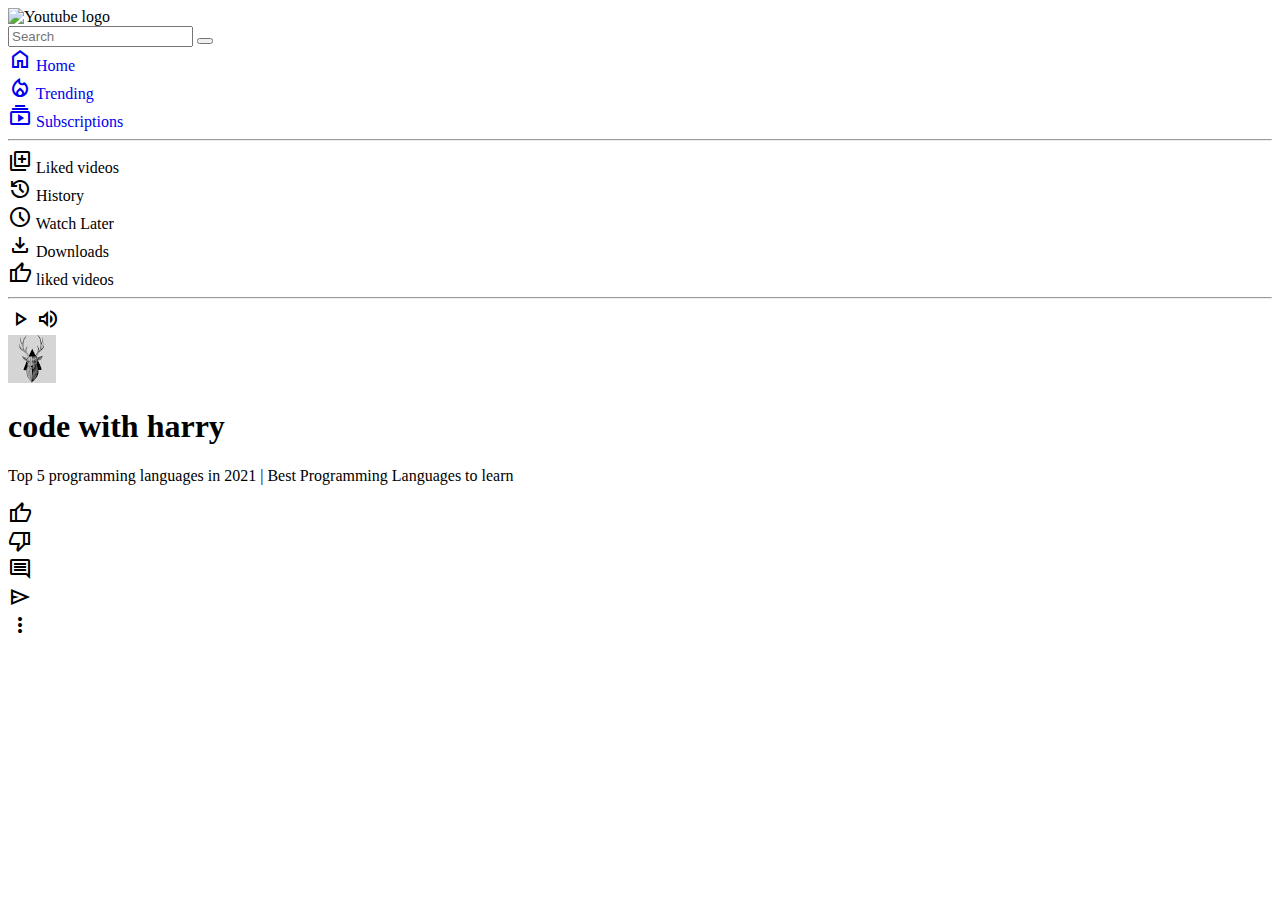
==== docs/page02.html @ 2c7ff006 "Update page02.html" ====
<!DOCTYPE html>
<html lang="en">
<head>
    <meta charset="UTF-8">
    <meta name="viewport" content="width=device-width, initial-scale=1.0">
    <title>Youtube Clone</title>
    <script src="https://kit.fontawesome.com/b7b718f8b1.js" crossorigin="anonymous"></script>
    <link rel="stylesheet" href="style.css">
    <link href="https://fonts.googleapis.com/css2?family=Material+Symbols+Outlined" rel="stylesheet" />
    <link rel="icon" type="image/x-icon" href="[data-uri]">
</head>
<body>
    <!-- =================header=========== -->
    <div class="header" >
        <div class="header-1">
            <i class="fa-solid fa-bars"></i>
            <img src="https://www.freeiconspng.com/uploads/youtube-logo-png-transparent-image-5.png"  alt="Youtube logo" class="youtube-logo"/>
        </div>
        <div class="header-2">
            <div class="search">
                <input type="text" placeholder="Search">
                <button><i class="fa-solid fa-magnifying-glass"></i></button>
            </div>
            <div class="voice">
                <i class="fa-solid fa-microphone"></i>
            </div>
        </div>
        <div class="header-3">
            <i class="fa-solid fa-video"></i>
            <i class="fa-sharp fa-regular fa-bell"></i>
            <i class="fa-solid fa-circle-user"></i>
        </div>
    </div>
    <!-- ========================= header =========================-->
    <!-- ==================== main body ======================= -->
    <div class="main-body">
        <!-- ====================side bar======================= -->
        <div class="sidebar">
            <div class="sidebar-categories">
                <a href="#" style="text-decoration: none;">
                    <div class="sidebar-category">
                        <span class="material-symbols-outlined">home</span>
                        <span class="side-content">Home</span>                 
                   </div>
                </a>
                <a href="page02.html" style="text-decoration: none;">
                    <div class="sidebar-category">
                        <span class="material-symbols-outlined">local_fire_department</span>
                        <span class="side-content">Trending</span>
                    </div>
                </a>
                <a href="page03.html" style="text-decoration: none;">
                    <div class="sidebar-category">
                        <span class="material-symbols-outlined"> subscriptions</span>
                        <span class="side-content">Subscriptions</span>
                    </div>
                </a>               
            </div>
            <hr>
            <div class="sidebar-categories">
                <div class="sidebar-category">
                    <span class="material-symbols-outlined">
                        library_add
                    </span>
                    <span class="side-content">Liked videos</span>
                </div>
                <div class="sidebar-category">
                    <span class="material-symbols-outlined">history</span>
                    <span class="side-content">History</span>
                </div>
                <div class="sidebar-category">
                    <span class="material-symbols-outlined">
                        schedule
                    </span>
                    <span class="side-content">Watch Later</span>
                 </div>
                <div class="sidebar-category">
                    <span class="material-symbols-outlined">
                        download
                    </span>
                    <span class="side-content">Downloads</span>
                </div>
                <div class="sidebar-category">
                    <span class="material-symbols-outlined">
                        thumb_up
                    </span>
                    <span class="side-content">liked videos</span>
                </div>
            </div>
            <hr>
        </div>
        <!-- ====================== side bar ends===================== -->
        <!-- ========================== main content starts============================== -->
        <div class="shorts">
            <!-- ============================one short starts================================== -->
            <div class="short">
                <div class="short-img">
                    <div class="short-top">
                        <span class="material-symbols-outlined">
                            play_arrow
                        </span>
                        <span class="material-symbols-outlined">
                            volume_up
                        </span>
                    </div>
                    <div class="short-content">
                        <div class="short-author">
                            <img src="  profile_2.jpg" alt="author" />
                            <div class="channel"><h1>code with harry</h1></div>
                        </div>
                        <div>
                            <p>Top 5 programming languages in 2021 | Best Programming Languages to learn</p>
                        </div>                       
                    </div>
                </div>           
                <div class="short-icons">
                    <div class="short-icon-1">
                        <span class="material-symbols-outlined" class="short-span">
                        thumb_up
                    </span></div>
                    <div class="short-icon-1">
                        <span class="material-symbols-outlined" class="short-span">
                            thumb_down
                        </span>
                    </div>
                    <div class="short-icon-1">
                        <span class="material-symbols-outlined" class="short-span">
                            comment
                        </span>
                    </div>
                    <div class="short-icon-1">
                        <span class="material-symbols-outlined" class="short-span">
                            send
                        </span>
                    </div>
                    <div class="short-icon-1">
                        <span class="material-symbols-outlined" class="short-span">
                            more_vert
                         </span>
                    </div>
                </div>    
            </div>
            <!-- ============================one short starts================================== -->
        </div>
        <!-- ==========================  main content ends============================== -->
                       
    </div>
    <!-- =======================main body ends======================== -->
</body>
</html>
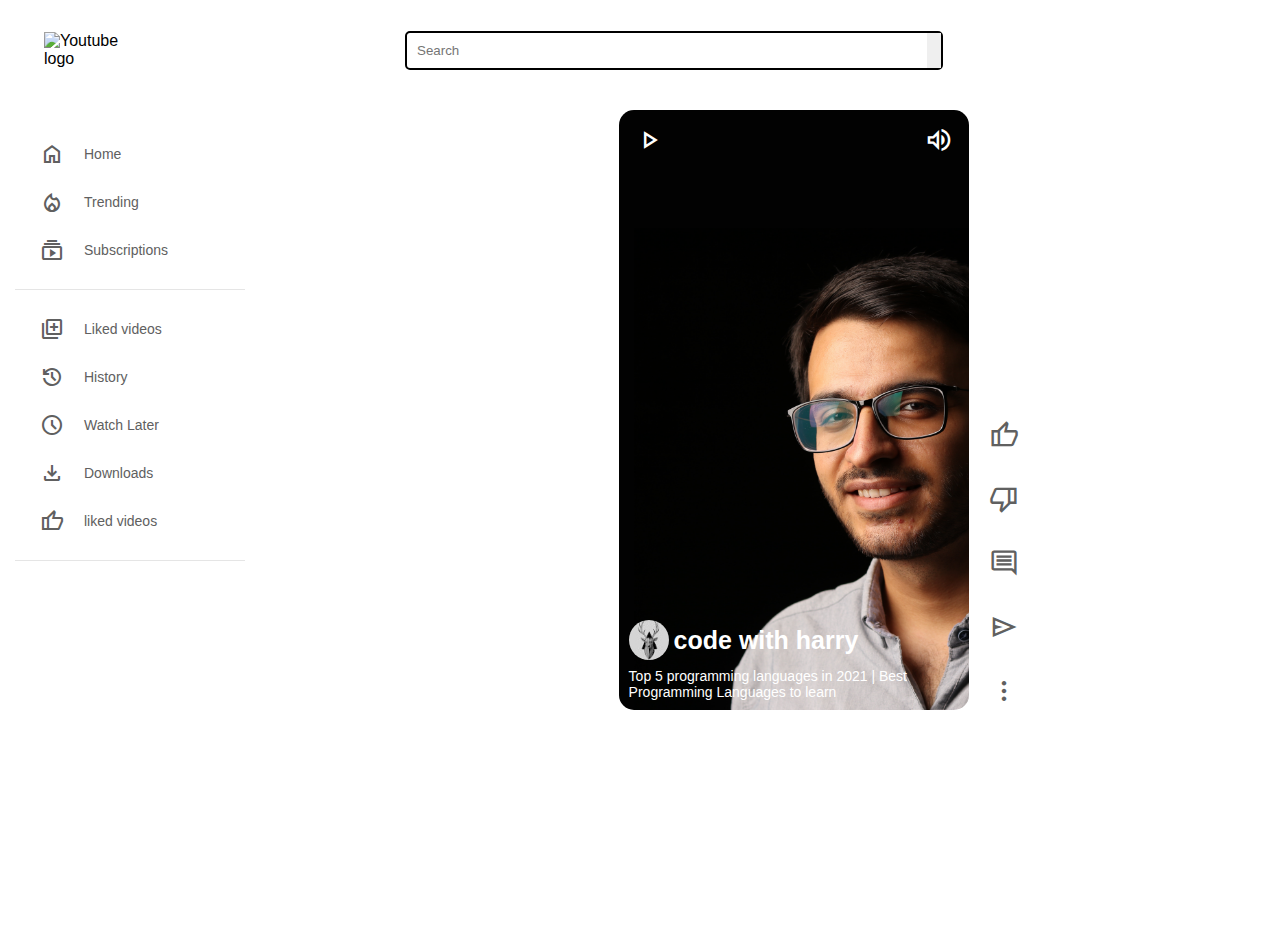
==== commit ddc2ba8c: "Update page02.html" ====
--- a/docs/page02.html
+++ b/docs/page02.html
@@ -37,7 +37,7 @@
         <!-- ====================side bar======================= -->
         <div class="sidebar">
             <div class="sidebar-categories">
-                <a href="#" style="text-decoration: none;">
+                <a href="index.html" style="text-decoration: none;">
                     <div class="sidebar-category">
                         <span class="material-symbols-outlined">home</span>
                         <span class="side-content">Home</span>                 
--- a/docs/style.css
+++ b/docs/style.css
@@ -0,0 +1,250 @@
+*{
+    margin:0;
+    padding:0;
+}
+body{
+    font-family: 'Roboto', sans-serif;
+}
+
+/* =======================header====================== */
+.header{
+    display:flex;
+    justify-content:space-between;
+    align-items: center;
+    padding: 15px;
+    height:70px;
+    position:sticky;
+}
+.header i{
+    cursor:pointer;
+    padding:0px 7px;
+}
+.header-1{
+    display:flex;
+    justify-content:space-between;
+    align-items:center;
+}
+.header-1 img{
+    width:100px;
+    margin-left:15px;
+}
+.header-2 {
+    display:flex;
+    justify-content:space-between;
+    align-items:center;
+}
+.header-2 .search{
+    border:2px solid black;
+    border-radius:5px;;
+    height:35px;
+    margin:0;
+    padding:0;
+    display: flex;
+    
+}
+.header-2 .search input{
+   width:500px;
+   padding:10px;
+   margin:0;
+   border:2px solid black;
+   border-radius:5px;
+   border:none;
+}
+.header-2 .search button{
+    padding: 0;
+    margin:0;
+    height:100%;
+    border:none;
+    border-radius:0;
+}
+.header-2 .voice{
+    margin-left:5px;
+}
+
+.header-3{
+    display:flex;
+    justify-content:space-between;
+}
+/* main body */
+.main-body{
+    height:calc(100vh - 70px);
+    display:flex;
+    overflow:hidden;
+}
+/* ================side bar================ */
+.sidebar{
+    height:100%;
+    width:230px;
+    background-color:white;
+    padding:15px;
+    overflow-y:scroll;
+}
+
+.sidebar-categories{
+    width:100%;
+    display:flex;
+    flex-direction:column;
+    margin-top:15px;
+    margin-bottom:15px;
+}
+.sidebar-category{
+    display:flex;
+    align-items:center;
+    padding:12px 25px;
+}
+.side-content{
+    margin-left:20px;
+}
+.sidebar-category:hover{
+    background-color:#e5e5e5;
+    cursor:pointer;
+}
+.sidebar::-webkit-scrollbar{
+    display:none;
+}
+hr{
+    height:1px;
+    background-color: #e5e5e5;
+    border:none;
+}
+/* ==================videos==================== */
+.videos{
+    background-color: #f9f9f9;
+    width:100%;
+    height:100%;
+    padding:15px 25px;
+    border-top:1px solid #ddd;
+    overflow-y:scroll;
+}
+.videos-container{
+    display:flex;
+    flex-direction:row;
+    flex-wrap:wrap;
+    justify-content:space-around;
+}
+.videos h1{
+    font-size: 20px;
+    margin-bottom:10px;
+    color:rgb(3,3,3);
+}
+.video{
+    width:310px;
+    margin-right:10px;
+    margin-bottom:30px;
+}
+.video-thumbnail{
+    width:100%;
+    height:170px;
+}
+.video-thumbnail img{
+    width:100%;
+    height:100%;
+    object-fit:cover;
+}
+.author img{
+    object-fit:cover;
+    border-radius:50%;
+    height:40px;
+    width:40px;
+    margin-right:10px;
+}
+.video-details{
+    display:flex;
+    margin-top:10px;
+}
+.video-title{
+    display: flex;
+    flex-direction: column;
+}
+.video-title h1{
+    color:rgb(3,3,3);
+    line-height:18px;
+    font-size:14px;
+    margin-bottom:6px;
+}
+.video-title a, span{
+    text-decoration:none;
+    color:rgb(96,96,96);
+    font-size:14px;
+}
+
+
+.sub{
+    display:flex;
+    flex-direction: row;
+    justify-content: space-between;
+    align-items: center;
+}
+.shorts{
+    display:flex;
+    flex-direction: column;
+
+}
+.short{
+    display:flex;
+    flex-direction:row;
+    justify-content: center;
+    position: relative;
+    left:83%;
+    margin:10px;
+}
+.short-top{
+    padding:15px;
+    display:flex;
+    justify-content: space-between;
+    align-items: center;
+}
+.short-top span{
+    font-size:30px;
+    color:white;
+}
+.short-img{
+    background-image: url('short.png');
+    background-size:cover;
+    width:350px;
+    height:600px;
+    position:relative;
+    border-radius:15px;
+}
+.short-img .short-content{
+    color:white;
+    position:absolute;
+    bottom: 10px;
+    left:10px;
+}
+.short-author{
+    display:flex;
+    flex-direction:row;
+    align-items: center;
+    margin-bottom:8px;
+}
+.short-author img{
+    width:40px;
+    height:40px;
+    border-radius:50%;
+    margin-right:5px;
+}
+
+.short-content h1{
+    font-size:25px;
+}
+.short-content p{
+    font-size:14px;
+}
+
+
+.short-icons{
+    display:flex;
+    flex-direction:column;
+    justify-content: flex-end;
+    margin-left:20px;
+    
+}
+.short-icons span{
+    margin-top:30px;
+    font-size:30px;
+}
+.short-icon-1:hover{
+    cursor:pointer;
+}
+
